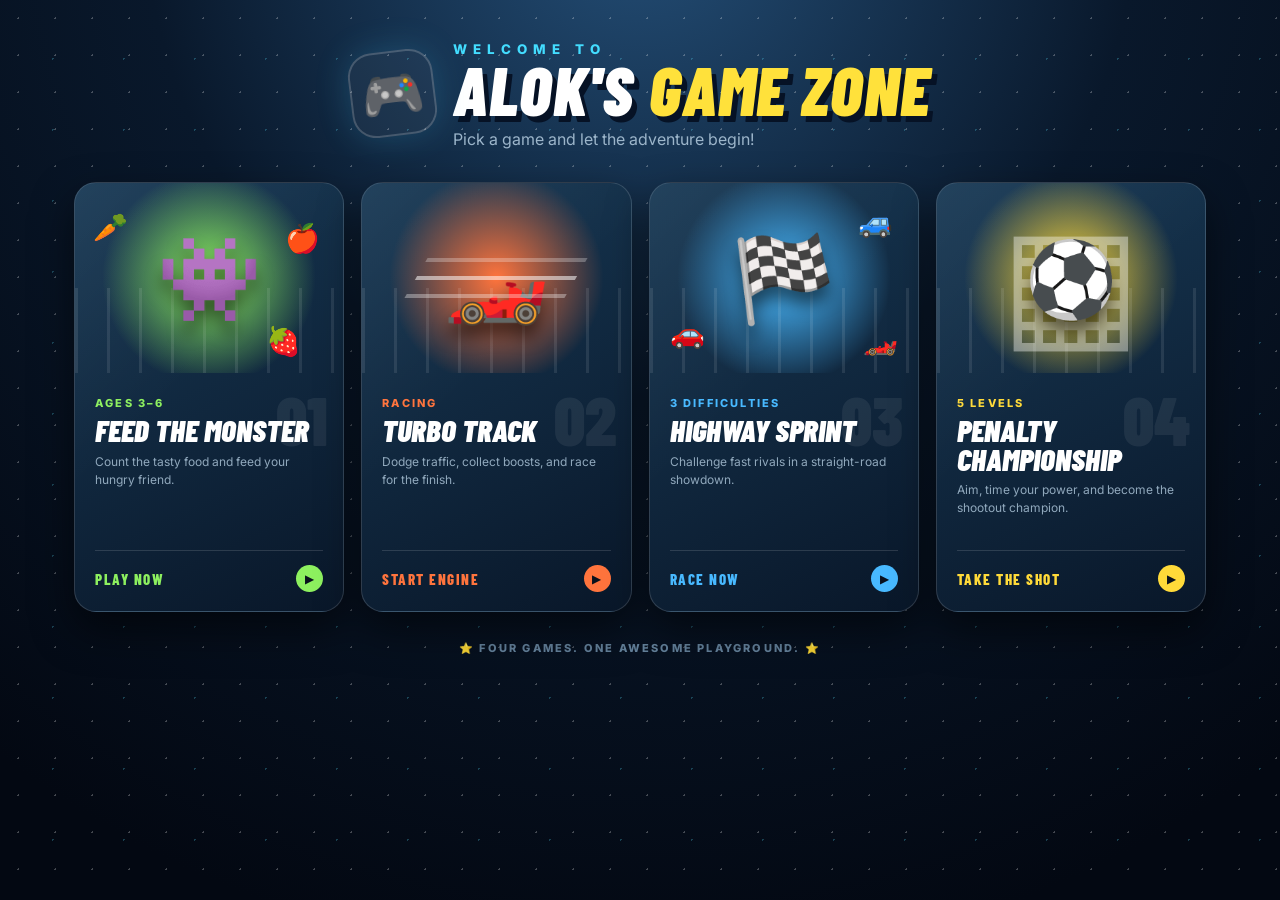
==== index.html @ 95df9eeb "Add game hub and Penalty Shootout Championship" ====
<!doctype html>
<html lang="en">
<head>
  <meta charset="utf-8">
  <meta name="viewport" content="width=device-width,initial-scale=1">
  <title>Alok's Game Zone</title>
  <link rel="stylesheet" href="game-hub.css">
</head>
<body>
  <div class="stars"></div>
  <main>
    <header>
      <div class="controller">🎮</div>
      <div><small>WELCOME TO</small><h1>ALOK'S <em>GAME ZONE</em></h1><p>Pick a game and let the adventure begin!</p></div>
    </header>
    <section class="games" aria-label="Choose a game">
      <a class="card monster" href="feed-the-monster/index.html">
        <div class="art"><span class="monster-face">👾</span><i>🥕</i><i>🍎</i><i>🍓</i></div>
        <div class="number">01</div><small>AGES 3–6</small><h2>FEED THE MONSTER</h2><p>Count the tasty food and feed your hungry friend.</p><b>PLAY NOW <span>▶</span></b>
      </a>
      <a class="card turbo" href="turbo-track/index.html">
        <div class="art"><span>🏎️</span><i class="speed"></i></div>
        <div class="number">02</div><small>RACING</small><h2>TURBO TRACK</h2><p>Dodge traffic, collect boosts, and race for the finish.</p><b>START ENGINE <span>▶</span></b>
      </a>
      <a class="card highway" href="highway-sprint/index.html">
        <div class="art"><span>🏁</span><i>🚗</i><i>🚙</i><i>🏎️</i></div>
        <div class="number">03</div><small>3 DIFFICULTIES</small><h2>HIGHWAY SPRINT</h2><p>Challenge fast rivals in a straight-road showdown.</p><b>RACE NOW <span>▶</span></b>
      </a>
      <a class="card football" href="penalty-shootout/index.html">
        <div class="art"><span>⚽</span><i class="goal">▦</i></div>
        <div class="number">04</div><small>5 LEVELS</small><h2>PENALTY CHAMPIONSHIP</h2><p>Aim, time your power, and become the shootout champion.</p><b>TAKE THE SHOT <span>▶</span></b>
      </a>
    </section>
    <footer><span>⭐ FOUR GAMES. ONE AWESOME PLAYGROUND. ⭐</span></footer>
  </main>
</body>
</html>
---- game-hub.css ----
@import url('https://fonts.googleapis.com/css2?family=Barlow+Condensed:ital,wght@0,700;0,800;1,900&family=Inter:wght@600;800&display=swap');
:root{color-scheme:dark;--yellow:#ffe13b;--cyan:#43ddff}*{box-sizing:border-box}body{margin:0;min-height:100vh;background:radial-gradient(circle at 50% -10%,#244f78,#09182b 42%,#030812 90%);color:#fff;font-family:Inter,sans-serif;overflow-x:hidden}.stars{position:fixed;inset:0;pointer-events:none;opacity:.25;background-image:radial-gradient(#fff 1px,transparent 1px),radial-gradient(#5de4ff 1px,transparent 1px);background-size:37px 37px,71px 71px;background-position:0 0,17px 23px}main{position:relative;width:min(1180px,100%);margin:auto;padding:38px 24px 25px}header{display:flex;align-items:center;justify-content:center;gap:18px;margin-bottom:33px;text-align:left}.controller{display:grid;place-items:center;width:85px;height:85px;border:2px solid #ffffff30;border-radius:24px;background:#ffffff0b;font-size:51px;transform:rotate(-7deg);box-shadow:0 0 35px #44cfff33}header small{color:var(--cyan);font-weight:800;letter-spacing:.45em}h1{margin:1px 0;color:#fff;font:italic 900 clamp(39px,6vw,68px)/.9 "Barlow Condensed";letter-spacing:.02em;text-shadow:5px 6px #061225}h1 em{color:var(--yellow)}header p{margin:9px 0 0;color:#9cb5ca}.games{display:grid;grid-template-columns:repeat(4,1fr);gap:17px}.card{position:relative;overflow:hidden;min-height:430px;padding:0 20px 22px;border:1px solid #ffffff27;border-radius:22px;background:linear-gradient(155deg,#183955,#091729);color:#fff;text-decoration:none;box-shadow:0 18px 40px #0008;transition:.22s}.card::before{content:"";position:absolute;inset:0;background:linear-gradient(135deg,#ffffff0c,transparent 45%);pointer-events:none}.card:hover{transform:translateY(-10px) scale(1.015);border-color:var(--accent);box-shadow:0 25px 50px #000b,0 0 28px color-mix(in srgb,var(--accent) 30%,transparent)}.monster{--accent:#8df05f}.turbo{--accent:#ff743d}.highway{--accent:#48b9ff}.football{--accent:#ffda39}.art{position:relative;height:190px;margin:0 -20px 18px;display:flex;align-items:center;justify-content:center;overflow:hidden;background:radial-gradient(circle,var(--accent) 0,transparent 65%)}.art::after{content:"";position:absolute;inset:55% 0 0;background:repeating-linear-gradient(90deg,#ffffff18 0 3px,transparent 3px 32px)}.art>span{position:relative;z-index:2;font-size:84px;filter:drop-shadow(0 12px 8px #0008);transition:.2s}.card:hover .art>span{transform:scale(1.12) rotate(-4deg)}.art i{position:absolute;z-index:2;font-style:normal;font-size:28px}.monster .art i:nth-of-type(1){left:18px;top:27px}.monster .art i:nth-of-type(2){right:23px;top:38px}.monster .art i:nth-of-type(3){right:42px;bottom:15px}.highway .art i:nth-of-type(1){left:20px;bottom:23px}.highway .art i:nth-of-type(2){right:25px;top:22px}.highway .art i:nth-of-type(3){right:20px;bottom:16px}.turbo .speed{width:160px;height:4px;background:#fff8;box-shadow:0 18px #fff5,0 -18px #fff4;transform:skewX(-30deg)}.football .goal{z-index:1;font-size:150px;color:#ffffff66}.football .art>span{font-size:74px}.number{position:absolute;right:15px;top:195px;color:#ffffff12;font:900 68px "Barlow Condensed"}.card small{color:var(--accent);font:800 11px Inter;letter-spacing:.2em}.card h2{position:relative;margin:5px 0 8px;max-width:220px;font:italic 900 31px/.92 "Barlow Condensed"}.card p{position:relative;min-height:55px;margin:0;color:#91a9bd;font-size:12px;line-height:1.5}.card b{position:absolute;left:20px;right:20px;bottom:19px;display:flex;align-items:center;justify-content:space-between;padding-top:14px;border-top:1px solid #ffffff22;color:var(--accent);font:800 15px "Barlow Condensed";letter-spacing:.1em}.card b span{display:grid;place-items:center;width:27px;height:27px;border-radius:50%;background:var(--accent);color:#09111d;font-size:11px}footer{text-align:center;padding:29px 0 0;color:#65839d;font:800 11px Inter;letter-spacing:.2em}@media(max-width:950px){.games{grid-template-columns:repeat(2,1fr)}.card{min-height:410px}}@media(max-width:540px){main{padding:22px 13px}header{justify-content:flex-start}.controller{width:58px;height:58px;font-size:35px}header p{font-size:12px}.games{grid-template-columns:1fr}.card{min-height:390px}.art{height:170px}}
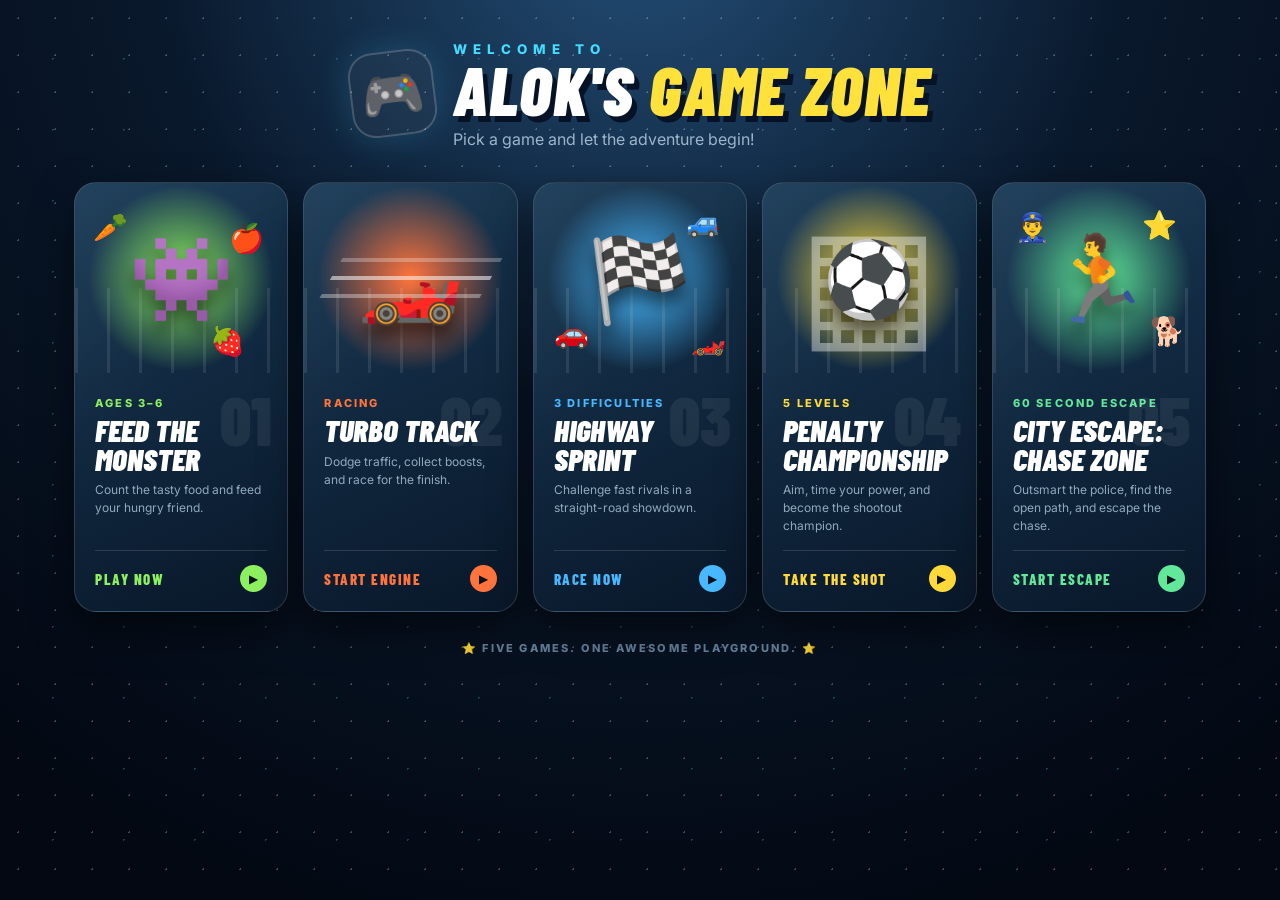
==== commit 686ad9c3: "Add two-level City Escape chase game" ====
--- a/index.html
+++ b/index.html
@@ -30,8 +30,12 @@
         <div class="art"><span>⚽</span><i class="goal">▦</i></div>
         <div class="number">04</div><small>5 LEVELS</small><h2>PENALTY CHAMPIONSHIP</h2><p>Aim, time your power, and become the shootout champion.</p><b>TAKE THE SHOT <span>▶</span></b>
       </a>
+      <a class="card chase" href="police-chase-escape/index.html">
+        <div class="art"><span>🏃</span><i>👮‍♂️</i><i>🐕</i><i>⭐</i></div>
+        <div class="number">05</div><small>60 SECOND ESCAPE</small><h2>CITY ESCAPE: CHASE ZONE</h2><p>Outsmart the police, find the open path, and escape the chase.</p><b>START ESCAPE <span>▶</span></b>
+      </a>
     </section>
-    <footer><span>⭐ FOUR GAMES. ONE AWESOME PLAYGROUND. ⭐</span></footer>
+    <footer><span>⭐ FIVE GAMES. ONE AWESOME PLAYGROUND. ⭐</span></footer>
   </main>
 </body>
 </html>
--- a/game-hub.css
+++ b/game-hub.css
@@ -1,2 +1,4 @@
 @import url('https://fonts.googleapis.com/css2?family=Barlow+Condensed:ital,wght@0,700;0,800;1,900&family=Inter:wght@600;800&display=swap');
 :root{color-scheme:dark;--yellow:#ffe13b;--cyan:#43ddff}*{box-sizing:border-box}body{margin:0;min-height:100vh;background:radial-gradient(circle at 50% -10%,#244f78,#09182b 42%,#030812 90%);color:#fff;font-family:Inter,sans-serif;overflow-x:hidden}.stars{position:fixed;inset:0;pointer-events:none;opacity:.25;background-image:radial-gradient(#fff 1px,transparent 1px),radial-gradient(#5de4ff 1px,transparent 1px);background-size:37px 37px,71px 71px;background-position:0 0,17px 23px}main{position:relative;width:min(1180px,100%);margin:auto;padding:38px 24px 25px}header{display:flex;align-items:center;justify-content:center;gap:18px;margin-bottom:33px;text-align:left}.controller{display:grid;place-items:center;width:85px;height:85px;border:2px solid #ffffff30;border-radius:24px;background:#ffffff0b;font-size:51px;transform:rotate(-7deg);box-shadow:0 0 35px #44cfff33}header small{color:var(--cyan);font-weight:800;letter-spacing:.45em}h1{margin:1px 0;color:#fff;font:italic 900 clamp(39px,6vw,68px)/.9 "Barlow Condensed";letter-spacing:.02em;text-shadow:5px 6px #061225}h1 em{color:var(--yellow)}header p{margin:9px 0 0;color:#9cb5ca}.games{display:grid;grid-template-columns:repeat(4,1fr);gap:17px}.card{position:relative;overflow:hidden;min-height:430px;padding:0 20px 22px;border:1px solid #ffffff27;border-radius:22px;background:linear-gradient(155deg,#183955,#091729);color:#fff;text-decoration:none;box-shadow:0 18px 40px #0008;transition:.22s}.card::before{content:"";position:absolute;inset:0;background:linear-gradient(135deg,#ffffff0c,transparent 45%);pointer-events:none}.card:hover{transform:translateY(-10px) scale(1.015);border-color:var(--accent);box-shadow:0 25px 50px #000b,0 0 28px color-mix(in srgb,var(--accent) 30%,transparent)}.monster{--accent:#8df05f}.turbo{--accent:#ff743d}.highway{--accent:#48b9ff}.football{--accent:#ffda39}.art{position:relative;height:190px;margin:0 -20px 18px;display:flex;align-items:center;justify-content:center;overflow:hidden;background:radial-gradient(circle,var(--accent) 0,transparent 65%)}.art::after{content:"";position:absolute;inset:55% 0 0;background:repeating-linear-gradient(90deg,#ffffff18 0 3px,transparent 3px 32px)}.art>span{position:relative;z-index:2;font-size:84px;filter:drop-shadow(0 12px 8px #0008);transition:.2s}.card:hover .art>span{transform:scale(1.12) rotate(-4deg)}.art i{position:absolute;z-index:2;font-style:normal;font-size:28px}.monster .art i:nth-of-type(1){left:18px;top:27px}.monster .art i:nth-of-type(2){right:23px;top:38px}.monster .art i:nth-of-type(3){right:42px;bottom:15px}.highway .art i:nth-of-type(1){left:20px;bottom:23px}.highway .art i:nth-of-type(2){right:25px;top:22px}.highway .art i:nth-of-type(3){right:20px;bottom:16px}.turbo .speed{width:160px;height:4px;background:#fff8;box-shadow:0 18px #fff5,0 -18px #fff4;transform:skewX(-30deg)}.football .goal{z-index:1;font-size:150px;color:#ffffff66}.football .art>span{font-size:74px}.number{position:absolute;right:15px;top:195px;color:#ffffff12;font:900 68px "Barlow Condensed"}.card small{color:var(--accent);font:800 11px Inter;letter-spacing:.2em}.card h2{position:relative;margin:5px 0 8px;max-width:220px;font:italic 900 31px/.92 "Barlow Condensed"}.card p{position:relative;min-height:55px;margin:0;color:#91a9bd;font-size:12px;line-height:1.5}.card b{position:absolute;left:20px;right:20px;bottom:19px;display:flex;align-items:center;justify-content:space-between;padding-top:14px;border-top:1px solid #ffffff22;color:var(--accent);font:800 15px "Barlow Condensed";letter-spacing:.1em}.card b span{display:grid;place-items:center;width:27px;height:27px;border-radius:50%;background:var(--accent);color:#09111d;font-size:11px}footer{text-align:center;padding:29px 0 0;color:#65839d;font:800 11px Inter;letter-spacing:.2em}@media(max-width:950px){.games{grid-template-columns:repeat(2,1fr)}.card{min-height:410px}}@media(max-width:540px){main{padding:22px 13px}header{justify-content:flex-start}.controller{width:58px;height:58px;font-size:35px}header p{font-size:12px}.games{grid-template-columns:1fr}.card{min-height:390px}.art{height:170px}}
+/* Fifth game: City Escape */
+.games.games{grid-template-columns:repeat(5,1fr);gap:15px}.chase{--accent:#61e899}.chase .art i:nth-of-type(1){left:22px;top:27px}.chase .art i:nth-of-type(2){right:20px;bottom:25px}.chase .art i:nth-of-type(3){right:28px;top:25px}@media(max-width:1150px){.games.games{grid-template-columns:repeat(3,1fr)}}@media(max-width:800px){.games.games{grid-template-columns:repeat(2,1fr)}}@media(max-width:540px){.games.games{grid-template-columns:1fr}}
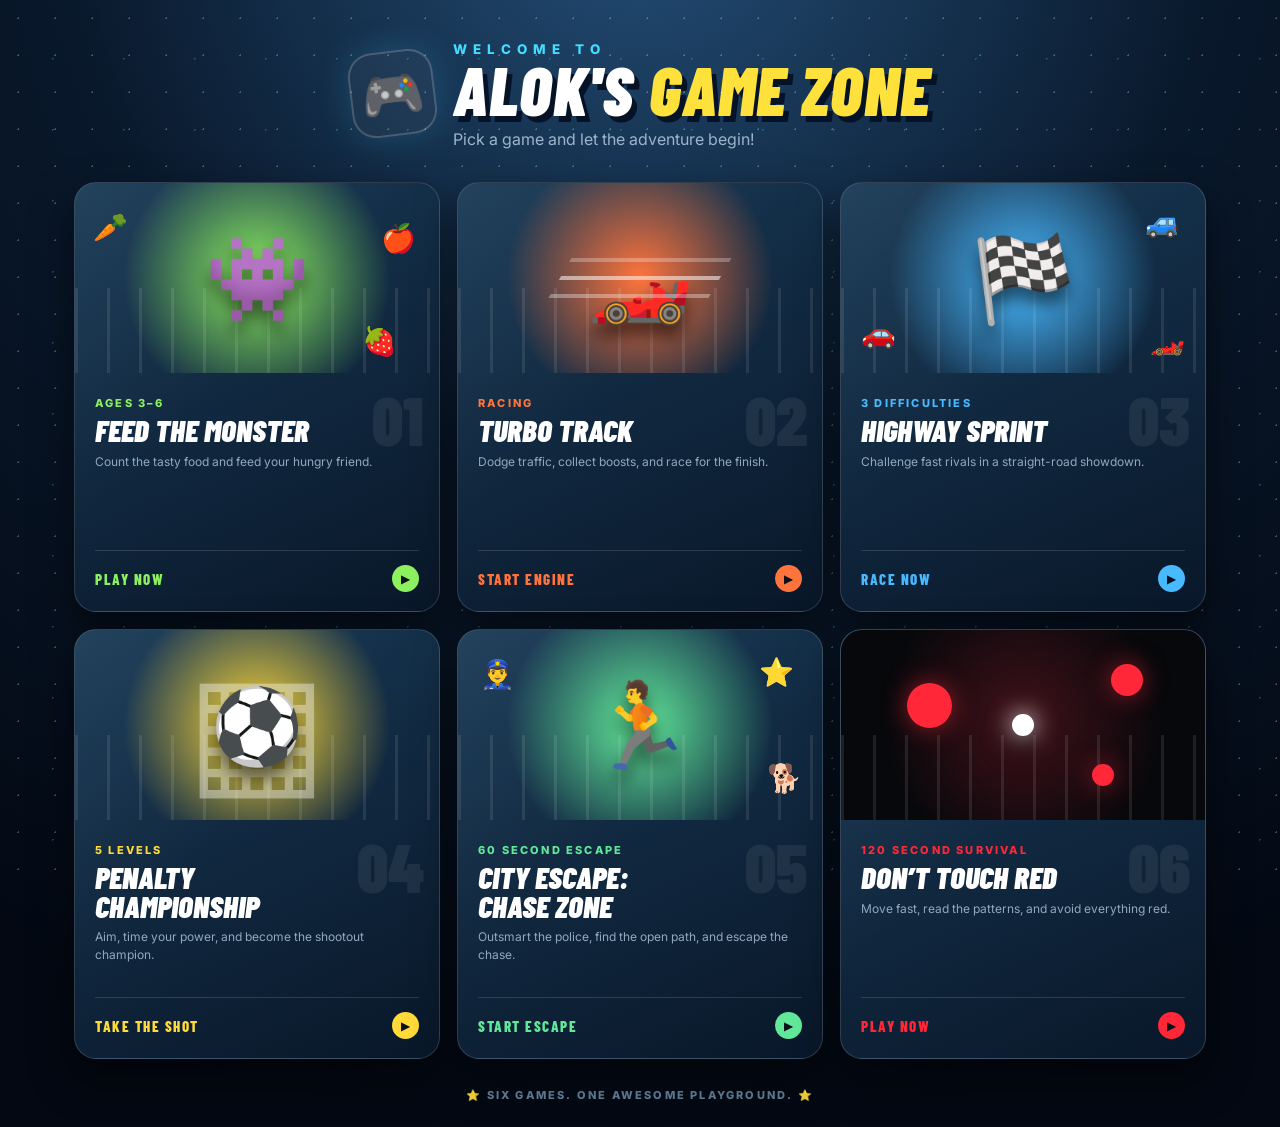
==== commit b4918a53: "Add Don't Touch Red survival game" ====
--- a/index.html
+++ b/index.html
@@ -34,8 +34,12 @@
         <div class="art"><span>🏃</span><i>👮‍♂️</i><i>🐕</i><i>⭐</i></div>
         <div class="number">05</div><small>60 SECOND ESCAPE</small><h2>CITY ESCAPE: CHASE ZONE</h2><p>Outsmart the police, find the open path, and escape the chase.</p><b>START ESCAPE <span>▶</span></b>
       </a>
+      <a class="card redgame" href="dont-touch-red/index.html">
+        <div class="art red-art"><span class="white-dot"></span><i></i><i></i><i></i></div>
+        <div class="number">06</div><small>120 SECOND SURVIVAL</small><h2>DON’T TOUCH RED</h2><p>Move fast, read the patterns, and avoid everything red.</p><b>PLAY NOW <span>▶</span></b>
+      </a>
     </section>
-    <footer><span>⭐ FIVE GAMES. ONE AWESOME PLAYGROUND. ⭐</span></footer>
+    <footer><span>⭐ SIX GAMES. ONE AWESOME PLAYGROUND. ⭐</span></footer>
   </main>
 </body>
 </html>
--- a/game-hub.css
+++ b/game-hub.css
@@ -1,4 +1,7 @@
 @import url('https://fonts.googleapis.com/css2?family=Barlow+Condensed:ital,wght@0,700;0,800;1,900&family=Inter:wght@600;800&display=swap');
 :root{color-scheme:dark;--yellow:#ffe13b;--cyan:#43ddff}*{box-sizing:border-box}body{margin:0;min-height:100vh;background:radial-gradient(circle at 50% -10%,#244f78,#09182b 42%,#030812 90%);color:#fff;font-family:Inter,sans-serif;overflow-x:hidden}.stars{position:fixed;inset:0;pointer-events:none;opacity:.25;background-image:radial-gradient(#fff 1px,transparent 1px),radial-gradient(#5de4ff 1px,transparent 1px);background-size:37px 37px,71px 71px;background-position:0 0,17px 23px}main{position:relative;width:min(1180px,100%);margin:auto;padding:38px 24px 25px}header{display:flex;align-items:center;justify-content:center;gap:18px;margin-bottom:33px;text-align:left}.controller{display:grid;place-items:center;width:85px;height:85px;border:2px solid #ffffff30;border-radius:24px;background:#ffffff0b;font-size:51px;transform:rotate(-7deg);box-shadow:0 0 35px #44cfff33}header small{color:var(--cyan);font-weight:800;letter-spacing:.45em}h1{margin:1px 0;color:#fff;font:italic 900 clamp(39px,6vw,68px)/.9 "Barlow Condensed";letter-spacing:.02em;text-shadow:5px 6px #061225}h1 em{color:var(--yellow)}header p{margin:9px 0 0;color:#9cb5ca}.games{display:grid;grid-template-columns:repeat(4,1fr);gap:17px}.card{position:relative;overflow:hidden;min-height:430px;padding:0 20px 22px;border:1px solid #ffffff27;border-radius:22px;background:linear-gradient(155deg,#183955,#091729);color:#fff;text-decoration:none;box-shadow:0 18px 40px #0008;transition:.22s}.card::before{content:"";position:absolute;inset:0;background:linear-gradient(135deg,#ffffff0c,transparent 45%);pointer-events:none}.card:hover{transform:translateY(-10px) scale(1.015);border-color:var(--accent);box-shadow:0 25px 50px #000b,0 0 28px color-mix(in srgb,var(--accent) 30%,transparent)}.monster{--accent:#8df05f}.turbo{--accent:#ff743d}.highway{--accent:#48b9ff}.football{--accent:#ffda39}.art{position:relative;height:190px;margin:0 -20px 18px;display:flex;align-items:center;justify-content:center;overflow:hidden;background:radial-gradient(circle,var(--accent) 0,transparent 65%)}.art::after{content:"";position:absolute;inset:55% 0 0;background:repeating-linear-gradient(90deg,#ffffff18 0 3px,transparent 3px 32px)}.art>span{position:relative;z-index:2;font-size:84px;filter:drop-shadow(0 12px 8px #0008);transition:.2s}.card:hover .art>span{transform:scale(1.12) rotate(-4deg)}.art i{position:absolute;z-index:2;font-style:normal;font-size:28px}.monster .art i:nth-of-type(1){left:18px;top:27px}.monster .art i:nth-of-type(2){right:23px;top:38px}.monster .art i:nth-of-type(3){right:42px;bottom:15px}.highway .art i:nth-of-type(1){left:20px;bottom:23px}.highway .art i:nth-of-type(2){right:25px;top:22px}.highway .art i:nth-of-type(3){right:20px;bottom:16px}.turbo .speed{width:160px;height:4px;background:#fff8;box-shadow:0 18px #fff5,0 -18px #fff4;transform:skewX(-30deg)}.football .goal{z-index:1;font-size:150px;color:#ffffff66}.football .art>span{font-size:74px}.number{position:absolute;right:15px;top:195px;color:#ffffff12;font:900 68px "Barlow Condensed"}.card small{color:var(--accent);font:800 11px Inter;letter-spacing:.2em}.card h2{position:relative;margin:5px 0 8px;max-width:220px;font:italic 900 31px/.92 "Barlow Condensed"}.card p{position:relative;min-height:55px;margin:0;color:#91a9bd;font-size:12px;line-height:1.5}.card b{position:absolute;left:20px;right:20px;bottom:19px;display:flex;align-items:center;justify-content:space-between;padding-top:14px;border-top:1px solid #ffffff22;color:var(--accent);font:800 15px "Barlow Condensed";letter-spacing:.1em}.card b span{display:grid;place-items:center;width:27px;height:27px;border-radius:50%;background:var(--accent);color:#09111d;font-size:11px}footer{text-align:center;padding:29px 0 0;color:#65839d;font:800 11px Inter;letter-spacing:.2em}@media(max-width:950px){.games{grid-template-columns:repeat(2,1fr)}.card{min-height:410px}}@media(max-width:540px){main{padding:22px 13px}header{justify-content:flex-start}.controller{width:58px;height:58px;font-size:35px}header p{font-size:12px}.games{grid-template-columns:1fr}.card{min-height:390px}.art{height:170px}}
 /* Fifth game: City Escape */
-.games.games{grid-template-columns:repeat(5,1fr);gap:15px}.chase{--accent:#61e899}.chase .art i:nth-of-type(1){left:22px;top:27px}.chase .art i:nth-of-type(2){right:20px;bottom:25px}.chase .art i:nth-of-type(3){right:28px;top:25px}@media(max-width:1150px){.games.games{grid-template-columns:repeat(3,1fr)}}@media(max-width:800px){.games.games{grid-template-columns:repeat(2,1fr)}}@media(max-width:540px){.games.games{grid-template-columns:1fr}}
+.games.games{grid-template-columns:repeat(3,1fr);gap:17px}.chase{--accent:#61e899}.chase .art i:nth-of-type(1){left:22px;top:27px}.chase .art i:nth-of-type(2){right:20px;bottom:25px}.chase .art i:nth-of-type(3){right:28px;top:25px}
+/* Sixth game: Don't Touch Red */
+.redgame{--accent:#ff2738}.red-art{background:radial-gradient(circle at 50% 48%,#41111a,transparent 68%),#07080b}.red-art .white-dot{width:22px;height:22px;border-radius:50%;background:#fff;box-shadow:0 0 24px #fff;transform:none}.redgame:hover .red-art .white-dot{transform:translate(-38px,-12px)}.red-art i{width:45px;height:45px;border-radius:50%;background:var(--accent);box-shadow:0 0 25px #ff273888}.red-art i:nth-of-type(1){left:18%;top:28%}.red-art i:nth-of-type(2){right:17%;top:18%;width:32px;height:32px}.red-art i:nth-of-type(3){right:25%;bottom:18%;width:22px;height:22px}
+@media(max-width:900px){.games.games{grid-template-columns:repeat(2,1fr)}}@media(max-width:540px){.games.games{grid-template-columns:1fr}}
